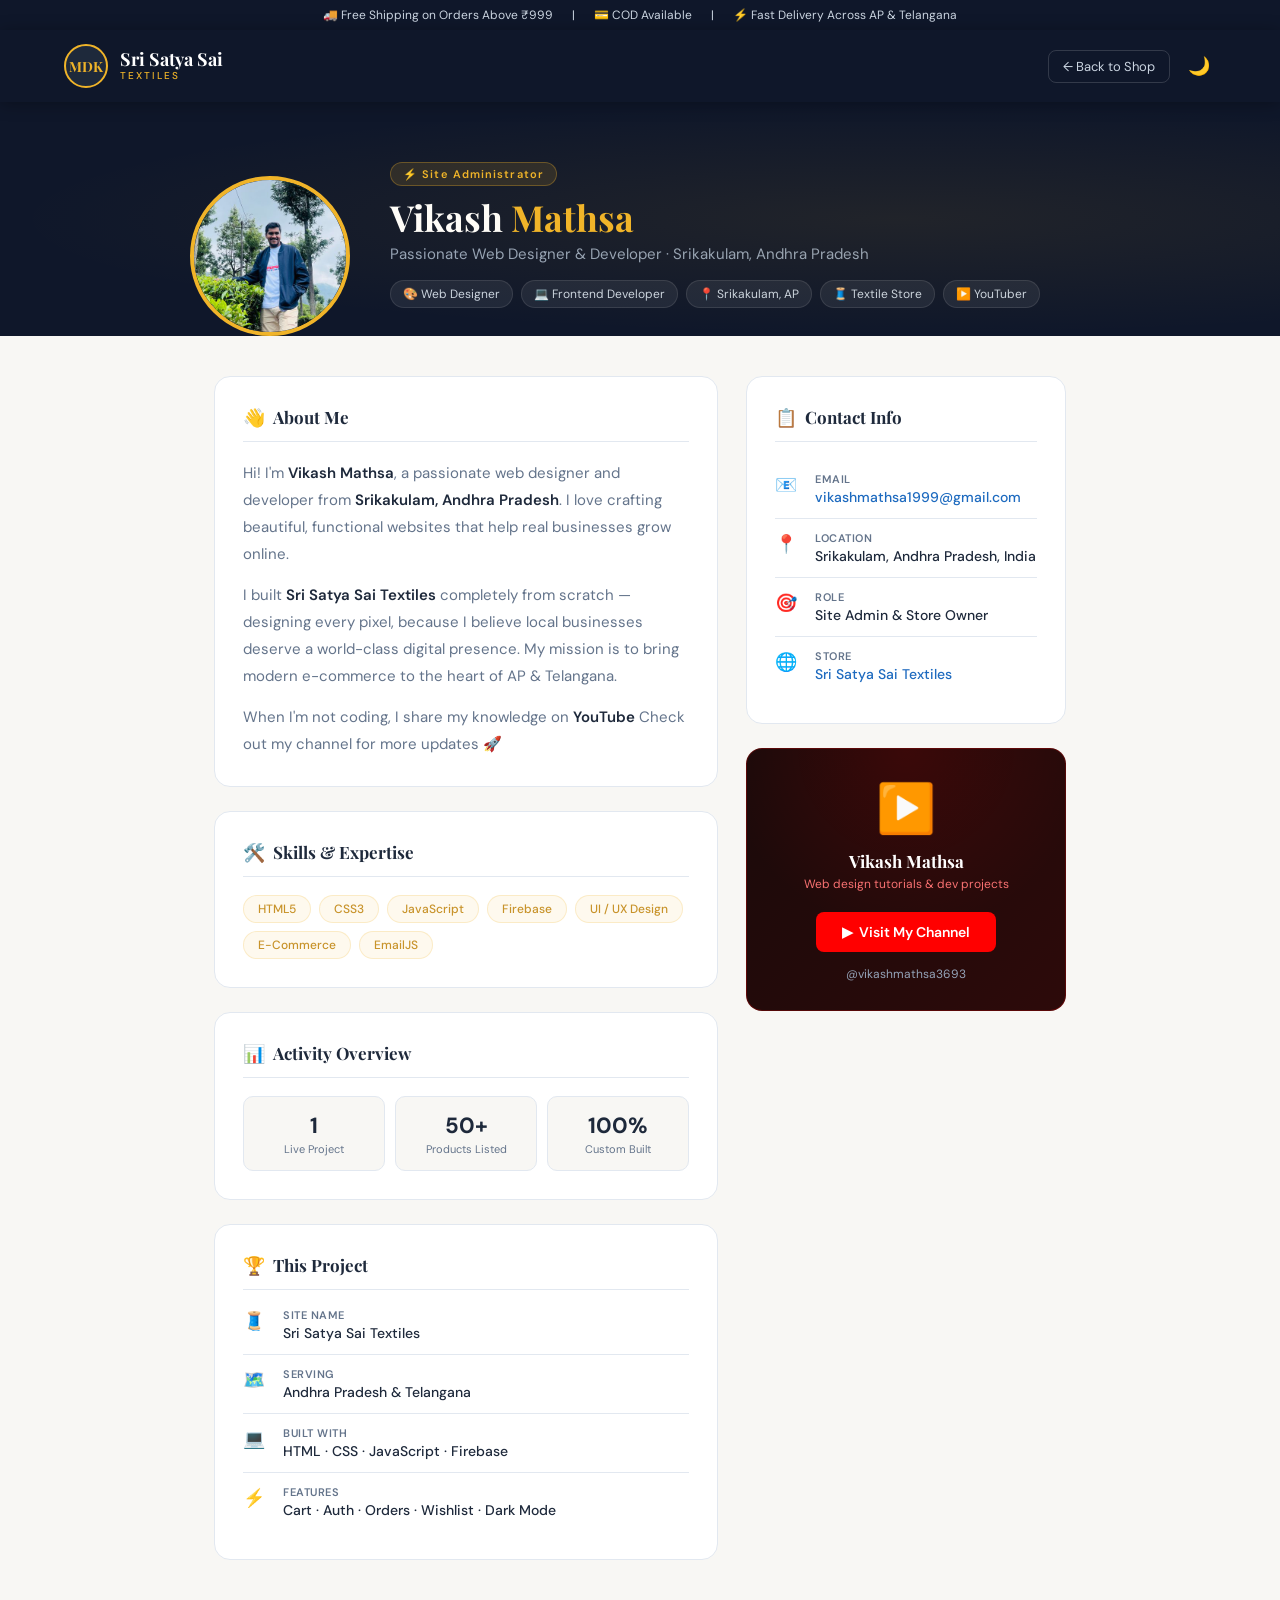
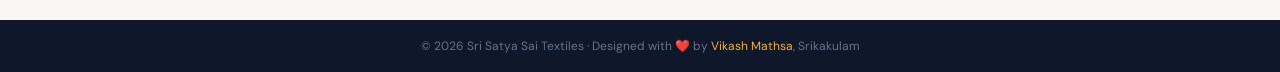
==== about-admin.html @ 2a3f4a56 "Add files via upload" ====
<!DOCTYPE html>
<html lang="en">
<head>
  <meta charset="UTF-8">
  <meta name="viewport" content="width=device-width, initial-scale=1.0">
  <title>About Admin — Sri Satya Sai Textiles</title>
  <link rel="preconnect" href="https://fonts.googleapis.com">
  <link rel="preconnect" href="https://fonts.gstatic.com" crossorigin>
  <link href="https://fonts.googleapis.com/css2?family=Playfair+Display:wght@500;700&family=DM+Sans:wght@300;400;500;600&display=swap" rel="stylesheet">
  <link rel="icon" type="image/svg+xml" href="data:image/svg+xml,%3Csvg xmlns='http://www.w3.org/2000/svg' viewBox='0 0 80 80'%3E%3Ccircle cx='40' cy='40' r='40' fill='%230f172a'/%3E%3Ccircle cx='40' cy='40' r='35' fill='none' stroke='%23f0b429' stroke-width='2'/%3E%3Ccircle cx='40' cy='40' r='31' fill='none' stroke='%23f0b429' stroke-width='0.6' stroke-dasharray='3 2'/%3E%3Ctext x='40' y='51' text-anchor='middle' font-family='Georgia%2Cserif' font-weight='700' font-size='28' fill='%23f0b429'%3EMDK%3C%2Ftext%3E%3C%2Fsvg%3E">
  <style>
    *, *::before, *::after { box-sizing: border-box; margin: 0; padding: 0; }
    :root {
      --gold: #f0b429; --gold-dark: #c8932a; --navy: #0f172a; --navy-mid: #1e293b;
      --text: #1e293b; --text-muted: #64748b; --bg: #f8f7f4; --bg-card: #ffffff;
      --border: #e2e8f0; --radius: 16px;
      --font-display: 'Playfair Display', Georgia, serif;
      --font-body: 'DM Sans', sans-serif;
    }
    body.dark-mode { --text: #f1f5f9; --text-muted: #94a3b8; --bg: #0f172a; --bg-card: #1e293b; --border: #334155; }
    body { font-family: var(--font-body); background: var(--bg); color: var(--text); min-height: 100vh; transition: background 0.3s, color 0.3s; }
    .top-bar { background: var(--navy); color: #cbd5e1; font-size: 12px; text-align: center; padding: 7px 1rem; }
    .top-bar span { margin: 0 8px; }
    header { background: var(--navy); position: sticky; top: 0; z-index: 100; box-shadow: 0 2px 16px rgba(0,0,0,0.3); }
    .main-header { max-width: 1200px; margin: 0 auto; padding: 14px 24px; display: flex; align-items: center; justify-content: space-between; gap: 16px; }
    .logo { display: flex; align-items: center; gap: 12px; text-decoration: none; }
    .logo-placeholder { width: 44px; height: 44px; border-radius: 50%; border: 2px solid var(--gold); background: #1e293b; display: flex; align-items: center; justify-content: center; font-family: var(--font-display); font-size: 14px; font-weight: 700; color: var(--gold); }
    .logo-name { font-family: var(--font-display); font-size: 18px; font-weight: 700; color: #fff; line-height: 1.1; }
    .logo-sub { font-size: 10px; font-weight: 500; color: var(--gold); letter-spacing: 0.2em; }
    .header-right { display: flex; align-items: center; gap: 12px; }
    .back-btn { display: flex; align-items: center; gap: 6px; font-size: 13px; color: #cbd5e1; text-decoration: none; padding: 7px 14px; border: 1px solid rgba(255,255,255,0.15); border-radius: 8px; transition: all 0.2s; }
    .back-btn:hover { background: rgba(255,255,255,0.08); color: #fff; }
    .theme-btn { background: none; border: none; cursor: pointer; font-size: 18px; padding: 6px; border-radius: 8px; transition: background 0.2s; }
    .theme-btn:hover { background: rgba(255,255,255,0.1); }
    .admin-hero { background: var(--navy); position: relative; overflow: hidden; padding: 60px 24px 0; }
    .admin-hero::before { content: ''; position: absolute; inset: 0; background: radial-gradient(ellipse at 70% 50%, rgba(240,180,41,0.08) 0%, transparent 70%); }
    .hero-inner { max-width: 900px; margin: 0 auto; display: flex; align-items: flex-end; gap: 40px; }
    .photo-ring { width: 160px; height: 160px; border-radius: 50%; border: 4px solid var(--gold); overflow: hidden; flex-shrink: 0; position: relative; }
    .photo-ring img { width: 100%; height: 100%; object-fit: cover; object-position: top center; display: block; }
    .hero-text { padding-bottom: 28px; flex: 1; }
    .admin-tag { display: inline-flex; align-items: center; gap: 6px; background: rgba(240,180,41,0.12); color: var(--gold); border: 1px solid rgba(240,180,41,0.3); font-size: 11px; font-weight: 600; letter-spacing: 0.1em; padding: 4px 12px; border-radius: 20px; margin-bottom: 12px; }
    .admin-name { font-family: var(--font-display); font-size: 36px; font-weight: 700; color: #fff; line-height: 1.1; margin-bottom: 6px; }
    .admin-name span { color: var(--gold); }
    .admin-title { font-size: 15px; color: #94a3b8; margin-bottom: 16px; }
    .hero-chips { display: flex; flex-wrap: wrap; gap: 8px; }
    .chip { display: inline-flex; align-items: center; gap: 5px; font-size: 12px; padding: 5px 12px; border-radius: 20px; background: rgba(255,255,255,0.07); color: #cbd5e1; border: 1px solid rgba(255,255,255,0.1); }
    .content-wrap { max-width: 900px; margin: 0 auto; padding: 40px 24px 60px; display: grid; grid-template-columns: 1fr 320px; gap: 28px; }
    .card { background: var(--bg-card); border: 1px solid var(--border); border-radius: var(--radius); padding: 28px; transition: background 0.3s, border 0.3s; }
    .card-title { font-family: var(--font-display); font-size: 17px; font-weight: 700; color: var(--text); margin-bottom: 18px; padding-bottom: 12px; border-bottom: 1px solid var(--border); display: flex; align-items: center; gap: 8px; }
    .card-title span { color: var(--gold); font-size: 18px; }
    .bio-text { font-size: 15px; line-height: 1.8; color: var(--text-muted); margin-bottom: 14px; }
    .bio-text strong { color: var(--text); font-weight: 600; }
    .bio-text:last-child { margin-bottom: 0; }
    .skills-grid { display: flex; flex-wrap: wrap; gap: 8px; }
    .skill-tag { font-size: 12px; font-weight: 500; padding: 5px 14px; border-radius: 20px; background: rgba(240,180,41,0.08); color: #c8932a; border: 1px solid rgba(240,180,41,0.2); }
    body.dark-mode .skill-tag { color: var(--gold); }
    .info-row { display: flex; align-items: flex-start; gap: 12px; padding: 12px 0; border-bottom: 1px solid var(--border); font-size: 14px; }
    .info-row:last-child { border-bottom: none; }
    .info-icon { font-size: 18px; width: 28px; flex-shrink: 0; margin-top: 1px; }
    .info-label { color: var(--text-muted); font-size: 11px; font-weight: 600; letter-spacing: 0.05em; margin-bottom: 2px; }
    .info-value { color: var(--text); font-weight: 500; }
    .info-value a { color: #1d6abf; text-decoration: none; }
    .info-value a:hover { text-decoration: underline; }
    body.dark-mode .info-value a { color: #60a5fa; }
    .yt-card { background: linear-gradient(135deg, #1a0a0a, #2d0a0a); border: 1px solid rgba(255,0,0,0.25); border-radius: var(--radius); padding: 28px; text-align: center; position: relative; overflow: hidden; }
    .yt-card::before { content: ''; position: absolute; inset: 0; background: radial-gradient(circle at 50% 0%, rgba(255,0,0,0.12), transparent 60%); }
    .yt-logo { font-size: 48px; margin-bottom: 10px; position: relative; }
    .yt-channel { font-family: var(--font-display); font-size: 17px; font-weight: 700; color: #fff; margin-bottom: 4px; position: relative; }
    .yt-desc { font-size: 12px; color: #f87171; margin-bottom: 20px; position: relative; }
    .yt-btn { display: inline-flex; align-items: center; gap: 8px; background: #ff0000; color: #fff; font-size: 14px; font-weight: 600; padding: 11px 26px; border-radius: 8px; text-decoration: none; transition: background 0.2s, transform 0.15s; position: relative; }
    .yt-btn:hover { background: #cc0000; transform: translateY(-2px); }
    .yt-handle { font-size: 12px; color: #94a3b8; margin-top: 14px; position: relative; }
    .stats-row { display: grid; grid-template-columns: repeat(3, 1fr); gap: 10px; }
    .stat-card { background: var(--bg); border-radius: 10px; padding: 14px; text-align: center; border: 1px solid var(--border); }
    .stat-num { font-size: 22px; font-weight: 700; color: var(--text); }
    .stat-lbl { font-size: 11px; color: var(--text-muted); margin-top: 2px; }
    .footer-strip { background: var(--navy); text-align: center; padding: 18px; font-size: 12px; color: #64748b; }
    .footer-strip a { color: var(--gold); text-decoration: none; }
    @media (max-width: 700px) {
      .content-wrap { grid-template-columns: 1fr; }
      .hero-inner { flex-direction: column; align-items: center; text-align: center; padding-bottom: 28px; }
      .hero-chips { justify-content: center; }
      .admin-name { font-size: 26px; }
      .photo-ring { width: 130px; height: 130px; }
    }
  </style>
</head>
<body>

<div class="top-bar">
  <span>🚚 Free Shipping on Orders Above ₹999</span>
  <span>|</span>
  <span>💳 COD Available</span>
  <span>|</span>
  <span>⚡ Fast Delivery Across AP &amp; Telangana</span>
</div>

<header>
  <div class="main-header">
    <a class="logo" href="index.html">
      <div class="logo-placeholder">MDK</div>
      <div>
        <div class="logo-name">Sri Satya Sai</div>
        <div class="logo-sub">TEXTILES</div>
      </div>
    </a>
    <div class="header-right">
      <a class="back-btn" href="index.html">← Back to Shop</a>
      <button class="theme-btn" id="themeToggle" onclick="toggleTheme()" title="Toggle theme">🌙</button>
    </div>
  </div>
</header>

<section class="admin-hero">
  <div class="hero-inner">
    <div class="photo-ring">
      <img src="[data-uri]" alt="Vikash Mathsa — Admin">
    </div>
    <div class="hero-text">
      <div class="admin-tag">⚡ Site Administrator</div>
      <h1 class="admin-name">Vikash <span>Mathsa</span></h1>
      <p class="admin-title">Passionate Web Designer &amp; Developer · Srikakulam, Andhra Pradesh</p>
      <div class="hero-chips">
        <span class="chip">🎨 Web Designer</span>
        <span class="chip">💻 Frontend Developer</span>
        <span class="chip">📍 Srikakulam, AP</span>
        <span class="chip">🧵 Textile Store</span>
        <span class="chip">▶️ YouTuber</span>
      </div>
    </div>
  </div>
</section>

<div class="content-wrap">

  <div style="display:flex; flex-direction:column; gap:24px;">

    <div class="card">
      <div class="card-title"><span>👋</span> About Me</div>
      <p class="bio-text">Hi! I'm <strong>Vikash Mathsa</strong>, a passionate web designer and developer from <strong>Srikakulam, Andhra Pradesh</strong>. I love crafting beautiful, functional websites that help real businesses grow online.</p>
      <p class="bio-text">I built <strong>Sri Satya Sai Textiles</strong> completely from scratch — designing every pixel, because I believe local businesses deserve a world-class digital presence. My mission is to bring modern e-commerce to the heart of AP &amp; Telangana.</p>
      <p class="bio-text">When I'm not coding, I share my knowledge on <strong>YouTube</strong> Check out my channel for more updates 🚀</p>
    </div>

    <div class="card">
      <div class="card-title"><span>🛠️</span> Skills &amp; Expertise</div>
      <div class="skills-grid">
        <span class="skill-tag">HTML5</span>
        <span class="skill-tag">CSS3</span>
        <span class="skill-tag">JavaScript</span>
        <span class="skill-tag">Firebase</span>
        <span class="skill-tag">UI / UX Design</span>
        <span class="skill-tag">E-Commerce</span>
        <span class="skill-tag">EmailJS</span>
      </div>
    </div>

    <div class="card">
      <div class="card-title"><span>📊</span> Activity Overview</div>
      <div class="stats-row">
        <div class="stat-card">
          <div class="stat-num">1</div>
          <div class="stat-lbl">Live Project</div>
        </div>
        <div class="stat-card">
          <div class="stat-num">50+</div>
          <div class="stat-lbl">Products Listed</div>
        </div>
        <div class="stat-card">
          <div class="stat-num">100%</div>
          <div class="stat-lbl">Custom Built</div>
        </div>
      </div>
    </div>

    <div class="card">
      <div class="card-title"><span>🏆</span> This Project</div>
      <div class="info-row" style="padding-top:0;">
        <div class="info-icon">🧵</div>
        <div><div class="info-label">SITE NAME</div><div class="info-value">Sri Satya Sai Textiles</div></div>
      </div>
      <div class="info-row">
        <div class="info-icon">🗺️</div>
        <div><div class="info-label">SERVING</div><div class="info-value">Andhra Pradesh &amp; Telangana</div></div>
      </div>
      <div class="info-row">
        <div class="info-icon">💻</div>
        <div><div class="info-label">BUILT WITH</div><div class="info-value">HTML · CSS · JavaScript · Firebase</div></div>
      </div>
      <div class="info-row">
        <div class="info-icon">⚡</div>
        <div><div class="info-label">FEATURES</div><div class="info-value">Cart · Auth · Orders · Wishlist · Dark Mode</div></div>
      </div>
    </div>

  </div>

  <div style="display:flex; flex-direction:column; gap:24px;">

    <div class="card">
      <div class="card-title"><span>📋</span> Contact Info</div>
      <div class="info-row">
        <div class="info-icon">📧</div>
        <div><div class="info-label">EMAIL</div><div class="info-value"><a href="mailto:vikashmathsa1999@gmail.com">vikashmathsa1999@gmail.com</a></div></div>
      </div>
      <div class="info-row">
        <div class="info-icon">📍</div>
        <div><div class="info-label">LOCATION</div><div class="info-value">Srikakulam, Andhra Pradesh, India</div></div>
      </div>
      <div class="info-row">
        <div class="info-icon">🎯</div>
        <div><div class="info-label">ROLE</div><div class="info-value">Site Admin &amp; Store Owner</div></div>
      </div>
      <div class="info-row">
        <div class="info-icon">🌐</div>
        <div><div class="info-label">STORE</div><div class="info-value"><a href="index.html">Sri Satya Sai Textiles</a></div></div>
      </div>
    </div>

    <div class="yt-card">
      <div class="yt-logo">▶️</div>
      <div class="yt-channel">Vikash Mathsa</div>
      <div class="yt-desc">Web design tutorials &amp; dev projects</div>
      <a href="https://www.youtube.com/@vikashmathsa3693" class="yt-btn" target="_blank" rel="noopener noreferrer">
        ▶ &nbsp;Visit My Channel
      </a>
      <div class="yt-handle">@vikashmathsa3693</div>
    </div>

  </div>
</div>

<div class="footer-strip">
  © 2026 Sri Satya Sai Textiles · Designed with ❤️ by <a href="https://www.youtube.com/@vikashmathsa3693" target="_blank">Vikash Mathsa</a>, Srikakulam
</div>

<script>
  function applyTheme(dark) {
    document.body.classList.toggle('dark-mode', dark);
    document.getElementById('themeToggle').textContent = dark ? '☀️' : '🌙';
  }
  function toggleTheme() {
    const dark = !document.body.classList.contains('dark-mode');
    localStorage.setItem('sstTheme', dark ? 'dark' : 'light');
    applyTheme(dark);
  }
  (function() {
    const saved = localStorage.getItem('sstTheme');
    const prefersDark = window.matchMedia('(prefers-color-scheme: dark)').matches;
    applyTheme(saved === 'dark' || (!saved && prefersDark));
  })();
</script>
</body>
</html>
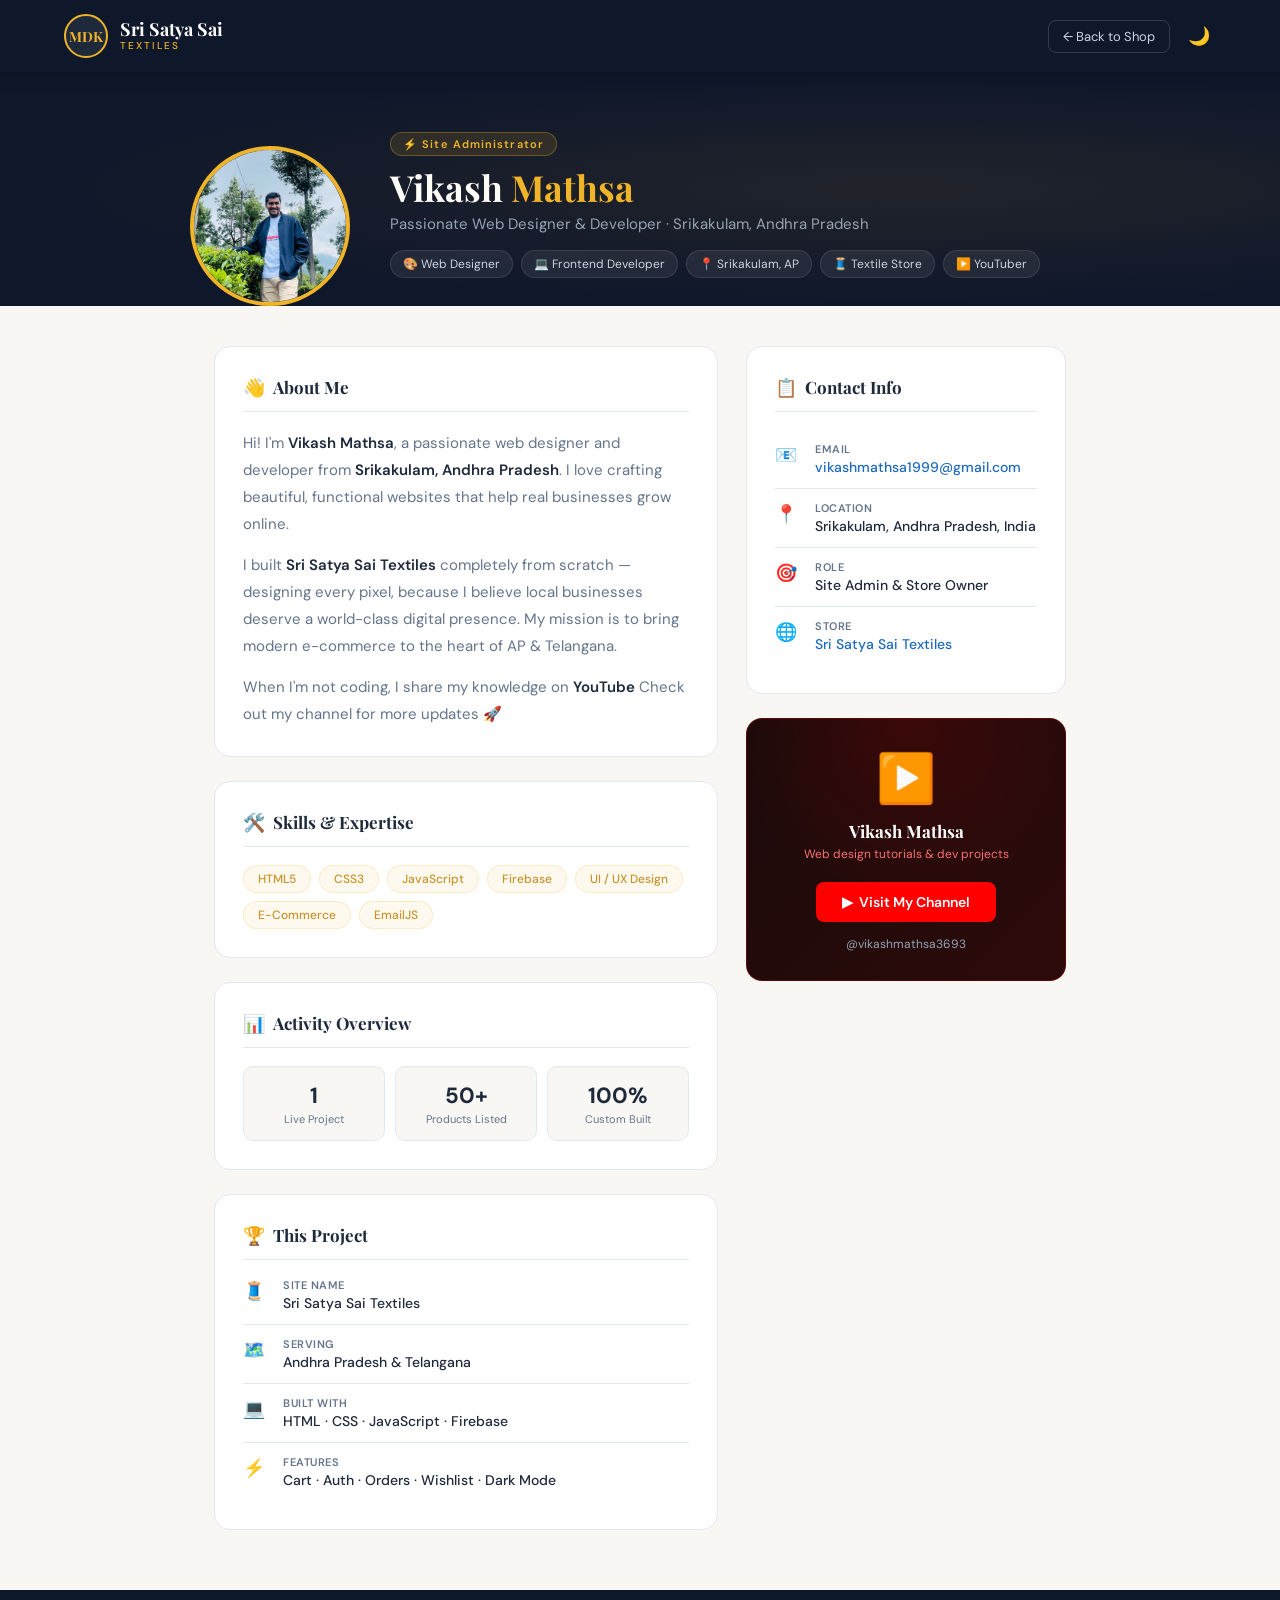
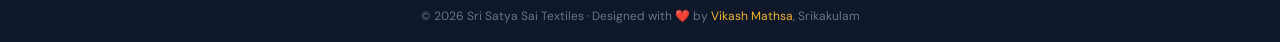
==== commit f2ba0125: "Update about-admin.html" ====
--- a/about-admin.html
+++ b/about-admin.html
@@ -86,15 +86,6 @@
   </style>
 </head>
 <body>
-
-<div class="top-bar">
-  <span>🚚 Free Shipping on Orders Above ₹999</span>
-  <span>|</span>
-  <span>💳 COD Available</span>
-  <span>|</span>
-  <span>⚡ Fast Delivery Across AP &amp; Telangana</span>
-</div>
-
 <header>
   <div class="main-header">
     <a class="logo" href="index.html">
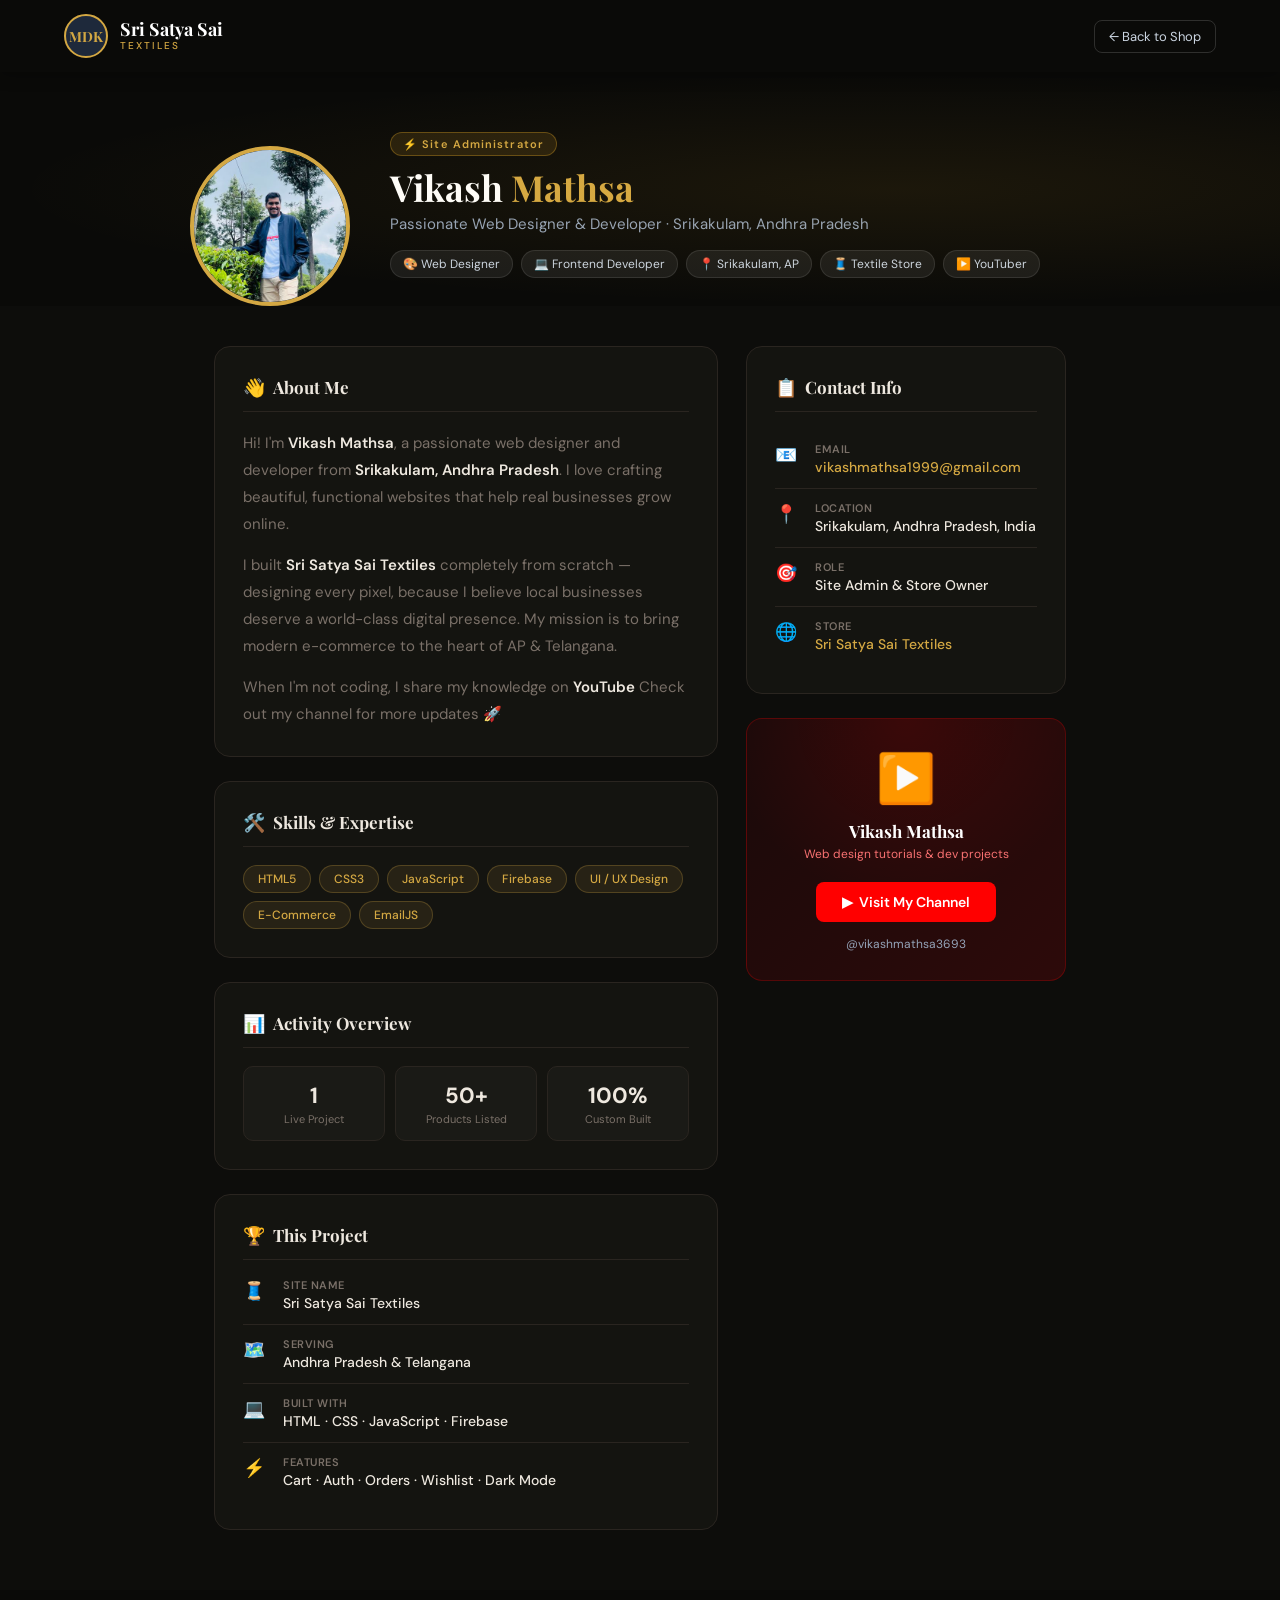
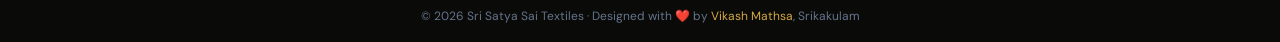
==== commit 57bcf60a: "Add files via upload" ====
--- a/about-admin.html
+++ b/about-admin.html
@@ -11,13 +11,12 @@
   <style>
     *, *::before, *::after { box-sizing: border-box; margin: 0; padding: 0; }
     :root {
-      --gold: #f0b429; --gold-dark: #c8932a; --navy: #0f172a; --navy-mid: #1e293b;
-      --text: #1e293b; --text-muted: #64748b; --bg: #f8f7f4; --bg-card: #ffffff;
-      --border: #e2e8f0; --radius: 16px;
+      --gold: #d4a843; --gold-dark: #a07820; --navy: #0a0a08; --navy-mid: #141410;
+      --text: #eee8df; --text-muted: #7a7068; --bg: #0d0d0b; --bg-card: #141410;
+      --border: #2a2520; --radius: 16px;
       --font-display: 'Playfair Display', Georgia, serif;
       --font-body: 'DM Sans', sans-serif;
     }
-    body.dark-mode { --text: #f1f5f9; --text-muted: #94a3b8; --bg: #0f172a; --bg-card: #1e293b; --border: #334155; }
     body { font-family: var(--font-body); background: var(--bg); color: var(--text); min-height: 100vh; transition: background 0.3s, color 0.3s; }
     .top-bar { background: var(--navy); color: #cbd5e1; font-size: 12px; text-align: center; padding: 7px 1rem; }
     .top-bar span { margin: 0 8px; }
@@ -53,15 +52,15 @@
     .bio-text:last-child { margin-bottom: 0; }
     .skills-grid { display: flex; flex-wrap: wrap; gap: 8px; }
     .skill-tag { font-size: 12px; font-weight: 500; padding: 5px 14px; border-radius: 20px; background: rgba(240,180,41,0.08); color: #c8932a; border: 1px solid rgba(240,180,41,0.2); }
-    body.dark-mode .skill-tag { color: var(--gold); }
+    .skill-tag { color: var(--gold); background: rgba(212,168,67,0.1); border-color: rgba(212,168,67,0.25); }
     .info-row { display: flex; align-items: flex-start; gap: 12px; padding: 12px 0; border-bottom: 1px solid var(--border); font-size: 14px; }
     .info-row:last-child { border-bottom: none; }
     .info-icon { font-size: 18px; width: 28px; flex-shrink: 0; margin-top: 1px; }
     .info-label { color: var(--text-muted); font-size: 11px; font-weight: 600; letter-spacing: 0.05em; margin-bottom: 2px; }
     .info-value { color: var(--text); font-weight: 500; }
-    .info-value a { color: #1d6abf; text-decoration: none; }
-    .info-value a:hover { text-decoration: underline; }
-    body.dark-mode .info-value a { color: #60a5fa; }
+    .info-value a { color: var(--gold); text-decoration: none; }
+    .info-value a:hover { text-decoration: underline; color: var(--gold-dark); }
+
     .yt-card { background: linear-gradient(135deg, #1a0a0a, #2d0a0a); border: 1px solid rgba(255,0,0,0.25); border-radius: var(--radius); padding: 28px; text-align: center; position: relative; overflow: hidden; }
     .yt-card::before { content: ''; position: absolute; inset: 0; background: radial-gradient(circle at 50% 0%, rgba(255,0,0,0.12), transparent 60%); }
     .yt-logo { font-size: 48px; margin-bottom: 10px; position: relative; }
@@ -71,7 +70,7 @@
     .yt-btn:hover { background: #cc0000; transform: translateY(-2px); }
     .yt-handle { font-size: 12px; color: #94a3b8; margin-top: 14px; position: relative; }
     .stats-row { display: grid; grid-template-columns: repeat(3, 1fr); gap: 10px; }
-    .stat-card { background: var(--bg); border-radius: 10px; padding: 14px; text-align: center; border: 1px solid var(--border); }
+    .stat-card { background: #1a1a16; border-radius: 10px; padding: 14px; text-align: center; border: 1px solid var(--border); }
     .stat-num { font-size: 22px; font-weight: 700; color: var(--text); }
     .stat-lbl { font-size: 11px; color: var(--text-muted); margin-top: 2px; }
     .footer-strip { background: var(--navy); text-align: center; padding: 18px; font-size: 12px; color: #64748b; }
@@ -97,7 +96,7 @@
     </a>
     <div class="header-right">
       <a class="back-btn" href="index.html">← Back to Shop</a>
-      <button class="theme-btn" id="themeToggle" onclick="toggleTheme()" title="Toggle theme">🌙</button>
+
     </div>
   </div>
 </header>
@@ -225,21 +224,6 @@
   © 2026 Sri Satya Sai Textiles · Designed with ❤️ by <a href="https://www.youtube.com/@vikashmathsa3693" target="_blank">Vikash Mathsa</a>, Srikakulam
 </div>
 
-<script>
-  function applyTheme(dark) {
-    document.body.classList.toggle('dark-mode', dark);
-    document.getElementById('themeToggle').textContent = dark ? '☀️' : '🌙';
-  }
-  function toggleTheme() {
-    const dark = !document.body.classList.contains('dark-mode');
-    localStorage.setItem('sstTheme', dark ? 'dark' : 'light');
-    applyTheme(dark);
-  }
-  (function() {
-    const saved = localStorage.getItem('sstTheme');
-    const prefersDark = window.matchMedia('(prefers-color-scheme: dark)').matches;
-    applyTheme(saved === 'dark' || (!saved && prefersDark));
-  })();
-</script>
+<script>/* dark mode always on */</script>
 </body>
 </html>
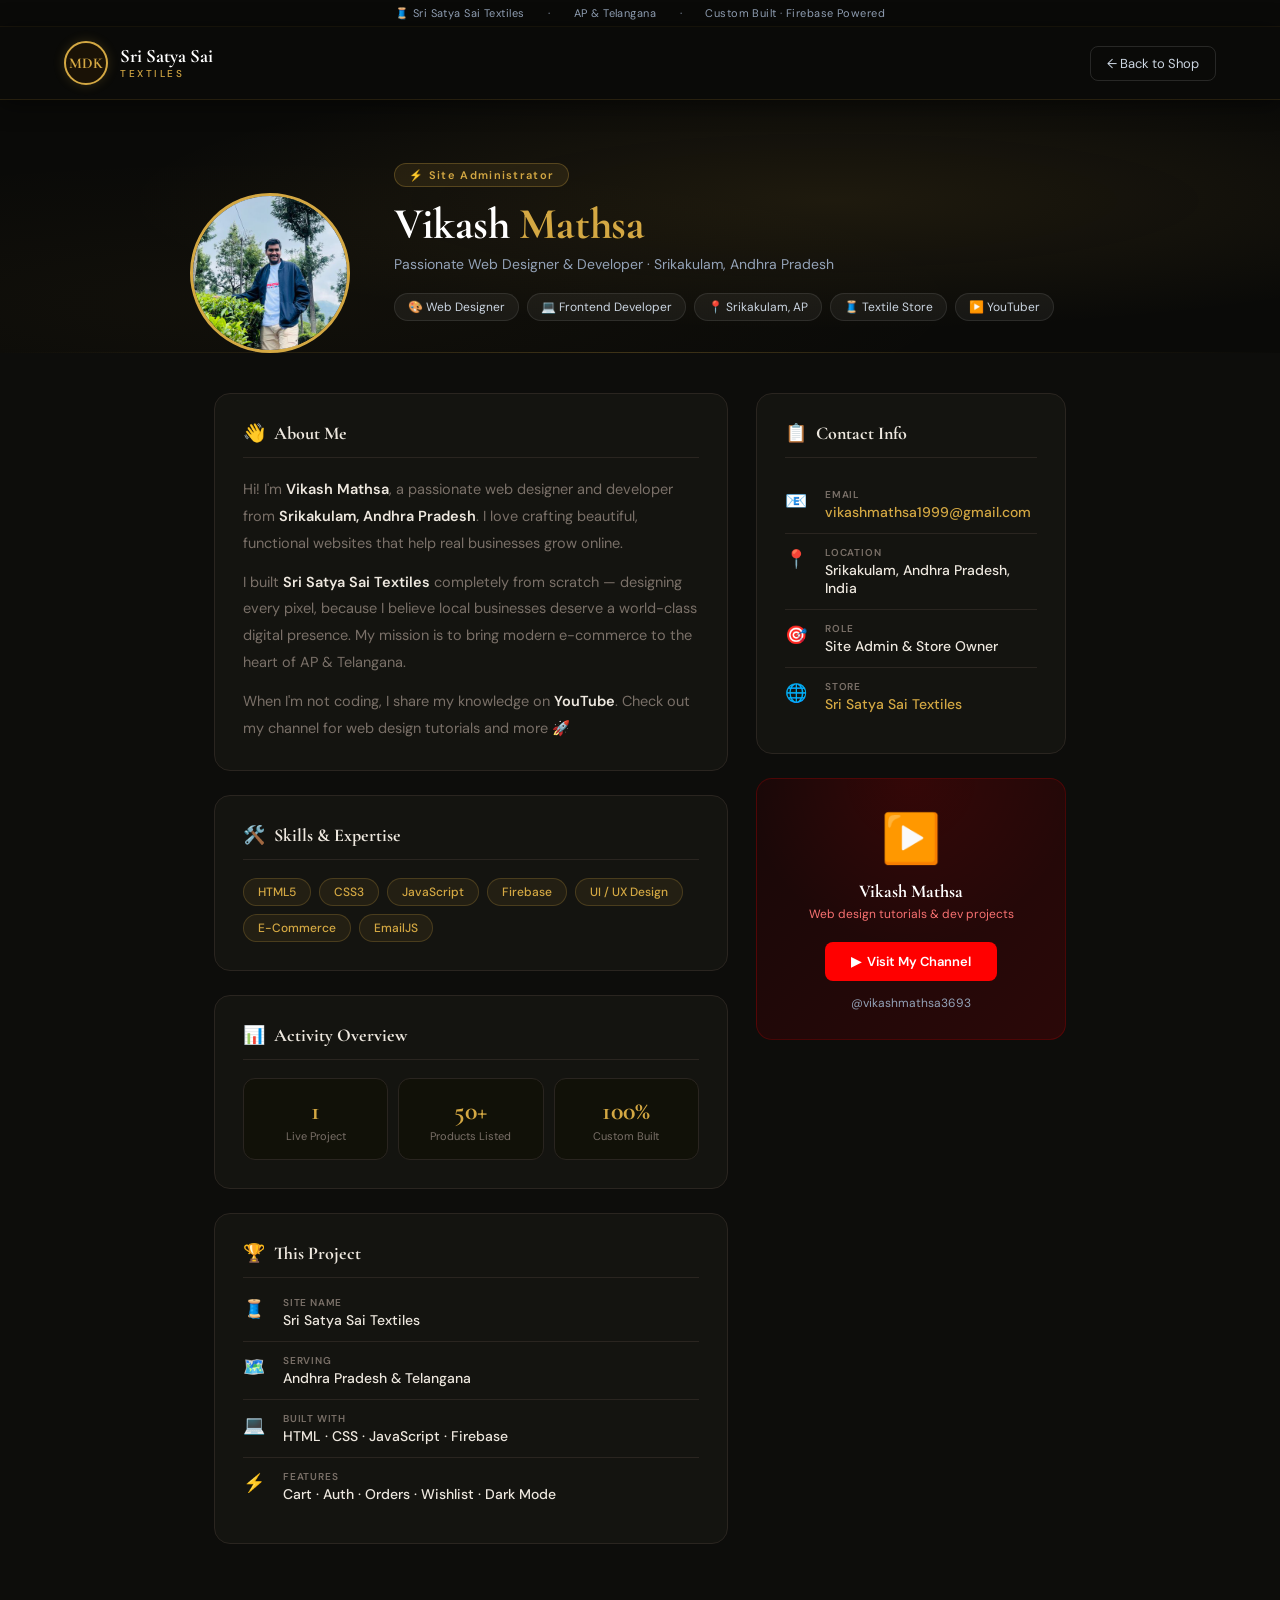
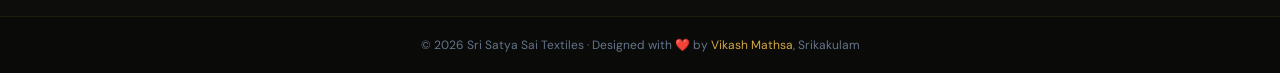
==== commit e01f11c4: "Add files via upload" ====
--- a/about-admin.html
+++ b/about-admin.html
@@ -6,89 +6,442 @@
   <title>About Admin — Sri Satya Sai Textiles</title>
   <link rel="preconnect" href="https://fonts.googleapis.com">
   <link rel="preconnect" href="https://fonts.gstatic.com" crossorigin>
-  <link href="https://fonts.googleapis.com/css2?family=Playfair+Display:wght@500;700&family=DM+Sans:wght@300;400;500;600&display=swap" rel="stylesheet">
+  <link href="https://fonts.googleapis.com/css2?family=Cormorant+Garamond:wght@500;600;700&family=DM+Sans:wght@300;400;500;600&display=swap" rel="stylesheet">
   <link rel="icon" type="image/svg+xml" href="data:image/svg+xml,%3Csvg xmlns='http://www.w3.org/2000/svg' viewBox='0 0 80 80'%3E%3Ccircle cx='40' cy='40' r='40' fill='%230f172a'/%3E%3Ccircle cx='40' cy='40' r='35' fill='none' stroke='%23f0b429' stroke-width='2'/%3E%3Ccircle cx='40' cy='40' r='31' fill='none' stroke='%23f0b429' stroke-width='0.6' stroke-dasharray='3 2'/%3E%3Ctext x='40' y='51' text-anchor='middle' font-family='Georgia%2Cserif' font-weight='700' font-size='28' fill='%23f0b429'%3EMDK%3C%2Ftext%3E%3C%2Fsvg%3E">
   <style>
     *, *::before, *::after { box-sizing: border-box; margin: 0; padding: 0; }
     :root {
-      --gold: #d4a843; --gold-dark: #a07820; --navy: #0a0a08; --navy-mid: #141410;
-      --text: #eee8df; --text-muted: #7a7068; --bg: #0d0d0b; --bg-card: #141410;
-      --border: #2a2520; --radius: 16px;
-      --font-display: 'Playfair Display', Georgia, serif;
+      --gold: #d4a843;
+      --gold-light: #f0c96a;
+      --gold-dark: #a07820;
+      --navy: #0a0a08;
+      --navy-mid: #141410;
+      --text: #eee8df;
+      --text-muted: #7a7068;
+      --bg: #0d0d0b;
+      --bg-card: #141410;
+      --border: #2a2520;
+      --radius: 16px;
+      --font-display: 'Cormorant Garamond', Georgia, serif;
       --font-body: 'DM Sans', sans-serif;
     }
-    body { font-family: var(--font-body); background: var(--bg); color: var(--text); min-height: 100vh; transition: background 0.3s, color 0.3s; }
-    .top-bar { background: var(--navy); color: #cbd5e1; font-size: 12px; text-align: center; padding: 7px 1rem; }
-    .top-bar span { margin: 0 8px; }
-    header { background: var(--navy); position: sticky; top: 0; z-index: 100; box-shadow: 0 2px 16px rgba(0,0,0,0.3); }
-    .main-header { max-width: 1200px; margin: 0 auto; padding: 14px 24px; display: flex; align-items: center; justify-content: space-between; gap: 16px; }
+
+    body {
+      font-family: var(--font-body);
+      background: var(--bg);
+      color: var(--text);
+      min-height: 100vh;
+    }
+
+    /* ── TOP BAR ── */
+    .top-bar {
+      background: var(--navy);
+      color: #94a3b8;
+      font-size: 11px;
+      text-align: center;
+      padding: 6px 1rem;
+      letter-spacing: 0.04em;
+      border-bottom: 1px solid rgba(212,168,67,0.08);
+    }
+    .top-bar span { margin: 0 10px; }
+
+    /* ── HEADER ── */
+    header {
+      background: var(--navy);
+      position: sticky;
+      top: 0;
+      z-index: 100;
+      box-shadow: 0 1px 0 rgba(212,168,67,0.15), 0 4px 24px rgba(0,0,0,0.5);
+    }
+    .main-header {
+      max-width: 1200px;
+      margin: 0 auto;
+      padding: 14px 24px;
+      display: flex;
+      align-items: center;
+      justify-content: space-between;
+      gap: 16px;
+    }
     .logo { display: flex; align-items: center; gap: 12px; text-decoration: none; }
-    .logo-placeholder { width: 44px; height: 44px; border-radius: 50%; border: 2px solid var(--gold); background: #1e293b; display: flex; align-items: center; justify-content: center; font-family: var(--font-display); font-size: 14px; font-weight: 700; color: var(--gold); }
-    .logo-name { font-family: var(--font-display); font-size: 18px; font-weight: 700; color: #fff; line-height: 1.1; }
-    .logo-sub { font-size: 10px; font-weight: 500; color: var(--gold); letter-spacing: 0.2em; }
-    .header-right { display: flex; align-items: center; gap: 12px; }
-    .back-btn { display: flex; align-items: center; gap: 6px; font-size: 13px; color: #cbd5e1; text-decoration: none; padding: 7px 14px; border: 1px solid rgba(255,255,255,0.15); border-radius: 8px; transition: all 0.2s; }
-    .back-btn:hover { background: rgba(255,255,255,0.08); color: #fff; }
-    .theme-btn { background: none; border: none; cursor: pointer; font-size: 18px; padding: 6px; border-radius: 8px; transition: background 0.2s; }
-    .theme-btn:hover { background: rgba(255,255,255,0.1); }
-    .admin-hero { background: var(--navy); position: relative; overflow: hidden; padding: 60px 24px 0; }
-    .admin-hero::before { content: ''; position: absolute; inset: 0; background: radial-gradient(ellipse at 70% 50%, rgba(240,180,41,0.08) 0%, transparent 70%); }
-    .hero-inner { max-width: 900px; margin: 0 auto; display: flex; align-items: flex-end; gap: 40px; }
-    .photo-ring { width: 160px; height: 160px; border-radius: 50%; border: 4px solid var(--gold); overflow: hidden; flex-shrink: 0; position: relative; }
-    .photo-ring img { width: 100%; height: 100%; object-fit: cover; object-position: top center; display: block; }
-    .hero-text { padding-bottom: 28px; flex: 1; }
-    .admin-tag { display: inline-flex; align-items: center; gap: 6px; background: rgba(240,180,41,0.12); color: var(--gold); border: 1px solid rgba(240,180,41,0.3); font-size: 11px; font-weight: 600; letter-spacing: 0.1em; padding: 4px 12px; border-radius: 20px; margin-bottom: 12px; }
-    .admin-name { font-family: var(--font-display); font-size: 36px; font-weight: 700; color: #fff; line-height: 1.1; margin-bottom: 6px; }
+    .logo-emblem {
+      width: 44px; height: 44px;
+      border-radius: 50%;
+      border: 2px solid var(--gold);
+      background: #1a1206;
+      display: flex; align-items: center; justify-content: center;
+      font-family: var(--font-display);
+      font-size: 15px; font-weight: 700;
+      color: var(--gold);
+      box-shadow: 0 0 12px rgba(212,168,67,0.2);
+    }
+    .logo-name { font-family: var(--font-display); font-size: 19px; font-weight: 700; color: #fff; line-height: 1.1; }
+    .logo-sub { font-size: 10px; font-weight: 500; color: var(--gold); letter-spacing: 0.25em; }
+    .header-right { display: flex; align-items: center; gap: 10px; }
+    .back-btn {
+      display: flex; align-items: center; gap: 6px;
+      font-size: 13px; color: #cbd5e1;
+      text-decoration: none;
+      padding: 8px 16px;
+      border: 1px solid rgba(255,255,255,0.12);
+      border-radius: 8px;
+      transition: all 0.2s;
+    }
+    .back-btn:hover { background: rgba(255,255,255,0.07); color: #fff; border-color: rgba(212,168,67,0.35); }
+
+    /* ── HERO ── */
+    .admin-hero {
+      background: var(--navy);
+      position: relative;
+      overflow: hidden;
+      padding: 64px 24px 0;
+    }
+    .admin-hero::before {
+      content: '';
+      position: absolute; inset: 0;
+      background:
+        radial-gradient(ellipse at 65% 40%, rgba(212,168,67,0.10) 0%, transparent 60%),
+        radial-gradient(ellipse at 20% 80%, rgba(212,168,67,0.04) 0%, transparent 50%);
+    }
+    .admin-hero::after {
+      content: '';
+      position: absolute;
+      bottom: 0; left: 0; right: 0;
+      height: 1px;
+      background: linear-gradient(90deg, transparent, rgba(212,168,67,0.25), transparent);
+    }
+    .hero-inner {
+      max-width: 900px;
+      margin: 0 auto;
+      display: flex;
+      align-items: flex-end;
+      gap: 44px;
+      position: relative;
+    }
+
+    /* ── PHOTO RING + ZOOM TRIGGER ── */
+    .photo-wrap {
+      flex-shrink: 0;
+      position: relative;
+      cursor: zoom-in;
+    }
+    .photo-ring {
+      width: 160px; height: 160px;
+      border-radius: 50%;
+      border: 3px solid var(--gold);
+      overflow: hidden;
+      position: relative;
+      transition: box-shadow 0.3s, border-color 0.3s, transform 0.3s;
+      box-shadow: 0 0 0 0 rgba(212,168,67,0);
+    }
+    .photo-wrap:hover .photo-ring {
+      box-shadow: 0 0 0 4px rgba(212,168,67,0.2), 0 8px 32px rgba(0,0,0,0.5);
+      border-color: var(--gold-light);
+      transform: scale(1.03);
+    }
+    .photo-ring img {
+      width: 100%; height: 100%;
+      object-fit: cover;
+      object-position: top center;
+      display: block;
+      transition: transform 0.35s ease;
+    }
+    .photo-wrap:hover .photo-ring img { transform: scale(1.07); }
+    .zoom-hint {
+      position: absolute;
+      bottom: 6px; right: 6px;
+      width: 28px; height: 28px;
+      background: rgba(10,10,8,0.82);
+      border: 1px solid rgba(212,168,67,0.4);
+      border-radius: 50%;
+      display: flex; align-items: center; justify-content: center;
+      font-size: 13px;
+      opacity: 0;
+      transform: scale(0.7);
+      transition: opacity 0.25s, transform 0.25s;
+      pointer-events: none;
+      backdrop-filter: blur(4px);
+    }
+    .photo-wrap:hover .zoom-hint { opacity: 1; transform: scale(1); }
+
+    /* ── HERO TEXT ── */
+    .hero-text { padding-bottom: 32px; flex: 1; }
+    .admin-tag {
+      display: inline-flex; align-items: center; gap: 6px;
+      background: rgba(212,168,67,0.1);
+      color: var(--gold);
+      border: 1px solid rgba(212,168,67,0.28);
+      font-size: 11px; font-weight: 600;
+      letter-spacing: 0.12em;
+      padding: 4px 14px;
+      border-radius: 20px;
+      margin-bottom: 14px;
+    }
+    .admin-name {
+      font-family: var(--font-display);
+      font-size: 44px; font-weight: 700;
+      color: #fff; line-height: 1.05;
+      margin-bottom: 8px;
+      letter-spacing: -0.01em;
+    }
     .admin-name span { color: var(--gold); }
-    .admin-title { font-size: 15px; color: #94a3b8; margin-bottom: 16px; }
+    .admin-title { font-size: 14px; color: #94a3b8; margin-bottom: 20px; }
     .hero-chips { display: flex; flex-wrap: wrap; gap: 8px; }
-    .chip { display: inline-flex; align-items: center; gap: 5px; font-size: 12px; padding: 5px 12px; border-radius: 20px; background: rgba(255,255,255,0.07); color: #cbd5e1; border: 1px solid rgba(255,255,255,0.1); }
-    .content-wrap { max-width: 900px; margin: 0 auto; padding: 40px 24px 60px; display: grid; grid-template-columns: 1fr 320px; gap: 28px; }
-    .card { background: var(--bg-card); border: 1px solid var(--border); border-radius: var(--radius); padding: 28px; transition: background 0.3s, border 0.3s; }
-    .card-title { font-family: var(--font-display); font-size: 17px; font-weight: 700; color: var(--text); margin-bottom: 18px; padding-bottom: 12px; border-bottom: 1px solid var(--border); display: flex; align-items: center; gap: 8px; }
-    .card-title span { color: var(--gold); font-size: 18px; }
-    .bio-text { font-size: 15px; line-height: 1.8; color: var(--text-muted); margin-bottom: 14px; }
+    .chip {
+      display: inline-flex; align-items: center; gap: 5px;
+      font-size: 12px; padding: 5px 13px;
+      border-radius: 20px;
+      background: rgba(255,255,255,0.05);
+      color: #cbd5e1;
+      border: 1px solid rgba(255,255,255,0.09);
+      transition: background 0.2s, border-color 0.2s;
+    }
+    .chip:hover { background: rgba(212,168,67,0.08); border-color: rgba(212,168,67,0.2); }
+
+    /* ── CONTENT GRID ── */
+    .content-wrap {
+      max-width: 900px;
+      margin: 0 auto;
+      padding: 40px 24px 72px;
+      display: grid;
+      grid-template-columns: 1fr 310px;
+      gap: 28px;
+    }
+
+    /* ── CARDS ── */
+    .card {
+      background: var(--bg-card);
+      border: 1px solid var(--border);
+      border-radius: var(--radius);
+      padding: 28px;
+      transition: border-color 0.25s, box-shadow 0.25s;
+    }
+    .card:hover { border-color: rgba(212,168,67,0.18); box-shadow: 0 4px 20px rgba(0,0,0,0.25); }
+    .card-title {
+      font-family: var(--font-display);
+      font-size: 18px; font-weight: 700;
+      color: var(--text);
+      margin-bottom: 18px;
+      padding-bottom: 13px;
+      border-bottom: 1px solid var(--border);
+      display: flex; align-items: center; gap: 9px;
+    }
+    .card-title span { font-size: 18px; }
+
+    /* Bio */
+    .bio-text { font-size: 14.5px; line-height: 1.85; color: var(--text-muted); margin-bottom: 12px; }
     .bio-text strong { color: var(--text); font-weight: 600; }
     .bio-text:last-child { margin-bottom: 0; }
+
+    /* Skills */
     .skills-grid { display: flex; flex-wrap: wrap; gap: 8px; }
-    .skill-tag { font-size: 12px; font-weight: 500; padding: 5px 14px; border-radius: 20px; background: rgba(240,180,41,0.08); color: #c8932a; border: 1px solid rgba(240,180,41,0.2); }
-    .skill-tag { color: var(--gold); background: rgba(212,168,67,0.1); border-color: rgba(212,168,67,0.25); }
-    .info-row { display: flex; align-items: flex-start; gap: 12px; padding: 12px 0; border-bottom: 1px solid var(--border); font-size: 14px; }
+    .skill-tag {
+      font-size: 12px; font-weight: 500;
+      padding: 5px 14px; border-radius: 20px;
+      color: var(--gold);
+      background: rgba(212,168,67,0.08);
+      border: 1px solid rgba(212,168,67,0.22);
+      transition: background 0.2s;
+    }
+    .skill-tag:hover { background: rgba(212,168,67,0.15); }
+
+    /* Stats */
+    .stats-row { display: grid; grid-template-columns: repeat(3, 1fr); gap: 10px; }
+    .stat-card {
+      background: #111108;
+      border-radius: 12px;
+      padding: 16px 10px;
+      text-align: center;
+      border: 1px solid var(--border);
+      transition: border-color 0.2s;
+    }
+    .stat-card:hover { border-color: rgba(212,168,67,0.3); }
+    .stat-num {
+      font-family: var(--font-display);
+      font-size: 26px; font-weight: 700;
+      color: var(--gold);
+    }
+    .stat-lbl { font-size: 11px; color: var(--text-muted); margin-top: 3px; }
+
+    /* Info rows */
+    .info-row {
+      display: flex; align-items: flex-start; gap: 12px;
+      padding: 12px 0;
+      border-bottom: 1px solid var(--border);
+      font-size: 14px;
+    }
     .info-row:last-child { border-bottom: none; }
     .info-icon { font-size: 18px; width: 28px; flex-shrink: 0; margin-top: 1px; }
-    .info-label { color: var(--text-muted); font-size: 11px; font-weight: 600; letter-spacing: 0.05em; margin-bottom: 2px; }
+    .info-label { color: var(--text-muted); font-size: 10px; font-weight: 600; letter-spacing: 0.08em; margin-bottom: 2px; }
     .info-value { color: var(--text); font-weight: 500; }
     .info-value a { color: var(--gold); text-decoration: none; }
-    .info-value a:hover { text-decoration: underline; color: var(--gold-dark); }
-
-    .yt-card { background: linear-gradient(135deg, #1a0a0a, #2d0a0a); border: 1px solid rgba(255,0,0,0.25); border-radius: var(--radius); padding: 28px; text-align: center; position: relative; overflow: hidden; }
-    .yt-card::before { content: ''; position: absolute; inset: 0; background: radial-gradient(circle at 50% 0%, rgba(255,0,0,0.12), transparent 60%); }
+    .info-value a:hover { text-decoration: underline; }
+
+    /* YouTube card */
+    .yt-card {
+      background: linear-gradient(135deg, #180808, #2b0808);
+      border: 1px solid rgba(255,0,0,0.2);
+      border-radius: var(--radius);
+      padding: 28px;
+      text-align: center;
+      position: relative;
+      overflow: hidden;
+      transition: border-color 0.25s, box-shadow 0.25s;
+    }
+    .yt-card:hover { border-color: rgba(255,0,0,0.4); box-shadow: 0 4px 24px rgba(255,0,0,0.1); }
+    .yt-card::before {
+      content: '';
+      position: absolute; inset: 0;
+      background: radial-gradient(circle at 50% 0%, rgba(255,0,0,0.1), transparent 55%);
+    }
     .yt-logo { font-size: 48px; margin-bottom: 10px; position: relative; }
-    .yt-channel { font-family: var(--font-display); font-size: 17px; font-weight: 700; color: #fff; margin-bottom: 4px; position: relative; }
+    .yt-channel { font-family: var(--font-display); font-size: 18px; font-weight: 700; color: #fff; margin-bottom: 4px; position: relative; }
     .yt-desc { font-size: 12px; color: #f87171; margin-bottom: 20px; position: relative; }
-    .yt-btn { display: inline-flex; align-items: center; gap: 8px; background: #ff0000; color: #fff; font-size: 14px; font-weight: 600; padding: 11px 26px; border-radius: 8px; text-decoration: none; transition: background 0.2s, transform 0.15s; position: relative; }
-    .yt-btn:hover { background: #cc0000; transform: translateY(-2px); }
+    .yt-btn {
+      display: inline-flex; align-items: center; gap: 8px;
+      background: #ff0000; color: #fff;
+      font-size: 13px; font-weight: 600;
+      padding: 11px 26px; border-radius: 8px;
+      text-decoration: none;
+      transition: background 0.2s, transform 0.15s, box-shadow 0.2s;
+      position: relative;
+    }
+    .yt-btn:hover { background: #cc0000; transform: translateY(-2px); box-shadow: 0 6px 20px rgba(255,0,0,0.3); }
     .yt-handle { font-size: 12px; color: #94a3b8; margin-top: 14px; position: relative; }
-    .stats-row { display: grid; grid-template-columns: repeat(3, 1fr); gap: 10px; }
-    .stat-card { background: #1a1a16; border-radius: 10px; padding: 14px; text-align: center; border: 1px solid var(--border); }
-    .stat-num { font-size: 22px; font-weight: 700; color: var(--text); }
-    .stat-lbl { font-size: 11px; color: var(--text-muted); margin-top: 2px; }
-    .footer-strip { background: var(--navy); text-align: center; padding: 18px; font-size: 12px; color: #64748b; }
+
+    /* ── FOOTER ── */
+    .footer-strip {
+      background: var(--navy);
+      border-top: 1px solid rgba(212,168,67,0.1);
+      text-align: center;
+      padding: 20px;
+      font-size: 12px;
+      color: #64748b;
+    }
     .footer-strip a { color: var(--gold); text-decoration: none; }
+
+    /* ══════════════════════════════════════════
+       PHOTO ZOOM MODAL
+    ══════════════════════════════════════════ */
+    .photo-modal-overlay {
+      position: fixed;
+      inset: 0;
+      z-index: 9999;
+      background: rgba(5, 5, 4, 0.94);
+      display: flex;
+      align-items: center;
+      justify-content: center;
+      opacity: 0;
+      pointer-events: none;
+      transition: opacity 0.3s ease;
+      cursor: zoom-out;
+      backdrop-filter: blur(6px);
+    }
+    .photo-modal-overlay.active {
+      opacity: 1;
+      pointer-events: all;
+    }
+    .photo-modal-inner {
+      position: relative;
+      max-width: min(480px, 90vw);
+      transform: scale(0.82);
+      transition: transform 0.35s cubic-bezier(0.34, 1.56, 0.64, 1);
+    }
+    .photo-modal-overlay.active .photo-modal-inner {
+      transform: scale(1);
+    }
+    .photo-modal-ring {
+      width: min(440px, 88vw);
+      height: min(440px, 88vw);
+      border-radius: 50%;
+      border: 3px solid var(--gold);
+      overflow: hidden;
+      box-shadow:
+        0 0 0 6px rgba(212,168,67,0.12),
+        0 0 0 12px rgba(212,168,67,0.05),
+        0 32px 80px rgba(0,0,0,0.8);
+    }
+    .photo-modal-ring img {
+      width: 100%; height: 100%;
+      object-fit: cover;
+      object-position: top center;
+      display: block;
+    }
+    .photo-modal-caption {
+      text-align: center;
+      margin-top: 20px;
+      color: rgba(238,232,223,0.8);
+      font-size: 14px;
+      letter-spacing: 0.04em;
+    }
+    .photo-modal-caption strong {
+      color: var(--gold);
+      font-family: var(--font-display);
+      font-size: 20px;
+      display: block;
+      margin-bottom: 2px;
+    }
+    .photo-modal-close {
+      position: fixed;
+      top: 22px; right: 26px;
+      background: rgba(255,255,255,0.06);
+      border: 1px solid rgba(255,255,255,0.12);
+      color: #fff;
+      width: 40px; height: 40px;
+      border-radius: 50%;
+      font-size: 18px;
+      cursor: pointer;
+      display: flex; align-items: center; justify-content: center;
+      transition: background 0.2s, transform 0.2s;
+      line-height: 1;
+    }
+    .photo-modal-close:hover { background: rgba(255,255,255,0.14); transform: rotate(90deg); }
+
+    /* Decorative rings behind the modal image */
+    .modal-deco {
+      position: absolute;
+      inset: -18px;
+      border-radius: 50%;
+      border: 1px solid rgba(212,168,67,0.14);
+      animation: pulse-ring 3s ease-in-out infinite;
+      pointer-events: none;
+    }
+    .modal-deco-2 {
+      inset: -36px;
+      border-color: rgba(212,168,67,0.07);
+      animation-delay: 0.8s;
+    }
+    @keyframes pulse-ring {
+      0%, 100% { opacity: 0.5; transform: scale(1); }
+      50% { opacity: 1; transform: scale(1.015); }
+    }
+
+    /* ── RESPONSIVE ── */
     @media (max-width: 700px) {
       .content-wrap { grid-template-columns: 1fr; }
       .hero-inner { flex-direction: column; align-items: center; text-align: center; padding-bottom: 28px; }
       .hero-chips { justify-content: center; }
-      .admin-name { font-size: 26px; }
+      .admin-name { font-size: 30px; }
       .photo-ring { width: 130px; height: 130px; }
+      .photo-modal-ring { width: 85vw; height: 85vw; }
     }
   </style>
 </head>
 <body>
+
+<!-- TOP BAR -->
+<div class="top-bar">
+  <span>🧵 Sri Satya Sai Textiles</span>
+  <span>·</span>
+  <span>AP &amp; Telangana</span>
+  <span>·</span>
+  <span>Custom Built · Firebase Powered</span>
+</div>
+
+<!-- HEADER -->
 <header>
   <div class="main-header">
     <a class="logo" href="index.html">
-      <div class="logo-placeholder">MDK</div>
+      <div class="logo-emblem">MDK</div>
       <div>
         <div class="logo-name">Sri Satya Sai</div>
         <div class="logo-sub">TEXTILES</div>
@@ -96,16 +449,22 @@
     </a>
     <div class="header-right">
       <a class="back-btn" href="index.html">← Back to Shop</a>
-
     </div>
   </div>
 </header>
 
+<!-- HERO -->
 <section class="admin-hero">
   <div class="hero-inner">
-    <div class="photo-ring">
-      <img src="[data-uri]" alt="Vikash Mathsa — Admin">
-    </div>
+
+    <!-- CLICKABLE PHOTO -->
+    <div class="photo-wrap" onclick="openPhotoModal()" title="Click to zoom">
+      <div class="photo-ring" id="heroPhotoRing">
+        <img src="[data-uri]" alt="Vikash Mathsa — Admin" id="profilePhoto">
+      </div>
+      <div class="zoom-hint">🔍</div>
+    </div>
+
     <div class="hero-text">
       <div class="admin-tag">⚡ Site Administrator</div>
       <h1 class="admin-name">Vikash <span>Mathsa</span></h1>
@@ -121,6 +480,7 @@
   </div>
 </section>
 
+<!-- CONTENT -->
 <div class="content-wrap">
 
   <div style="display:flex; flex-direction:column; gap:24px;">
@@ -129,7 +489,7 @@
       <div class="card-title"><span>👋</span> About Me</div>
       <p class="bio-text">Hi! I'm <strong>Vikash Mathsa</strong>, a passionate web designer and developer from <strong>Srikakulam, Andhra Pradesh</strong>. I love crafting beautiful, functional websites that help real businesses grow online.</p>
       <p class="bio-text">I built <strong>Sri Satya Sai Textiles</strong> completely from scratch — designing every pixel, because I believe local businesses deserve a world-class digital presence. My mission is to bring modern e-commerce to the heart of AP &amp; Telangana.</p>
-      <p class="bio-text">When I'm not coding, I share my knowledge on <strong>YouTube</strong> Check out my channel for more updates 🚀</p>
+      <p class="bio-text">When I'm not coding, I share my knowledge on <strong>YouTube</strong>. Check out my channel for web design tutorials and more 🚀</p>
     </div>
 
     <div class="card">
@@ -220,10 +580,54 @@
   </div>
 </div>
 
+<!-- FOOTER -->
 <div class="footer-strip">
   © 2026 Sri Satya Sai Textiles · Designed with ❤️ by <a href="https://www.youtube.com/@vikashmathsa3693" target="_blank">Vikash Mathsa</a>, Srikakulam
 </div>
 
-<script>/* dark mode always on */</script>
+<!-- ══ PHOTO ZOOM MODAL ══ -->
+<div class="photo-modal-overlay" id="photoModal" onclick="closePhotoModal(event)">
+  <button class="photo-modal-close" onclick="closePhotoModal(null, true)" aria-label="Close">✕</button>
+  <div class="photo-modal-inner">
+    <div style="position:relative;">
+      <div class="modal-deco"></div>
+      <div class="modal-deco modal-deco-2"></div>
+      <div class="photo-modal-ring">
+        <img id="modalPhoto" src="" alt="Vikash Mathsa — Admin">
+      </div>
+    </div>
+    <div class="photo-modal-caption">
+      <strong>Vikash Mathsa</strong>
+      Site Admin · Web Designer · Developer
+    </div>
+  </div>
+</div>
+
+<script>
+  /* ── Photo Zoom Modal ── */
+  const modal = document.getElementById('photoModal');
+  const modalPhoto = document.getElementById('modalPhoto');
+
+  function openPhotoModal() {
+    // Copy the src from the hero profile photo
+    const src = document.getElementById('profilePhoto').src;
+    modalPhoto.src = src;
+    modal.classList.add('active');
+    document.body.style.overflow = 'hidden';
+  }
+
+  function closePhotoModal(e, force) {
+    if (force || !e || e.target === modal) {
+      modal.classList.remove('active');
+      document.body.style.overflow = '';
+    }
+  }
+
+  // Close on Escape key
+  document.addEventListener('keydown', (e) => {
+    if (e.key === 'Escape') closePhotoModal(null, true);
+  });
+</script>
+
 </body>
 </html>
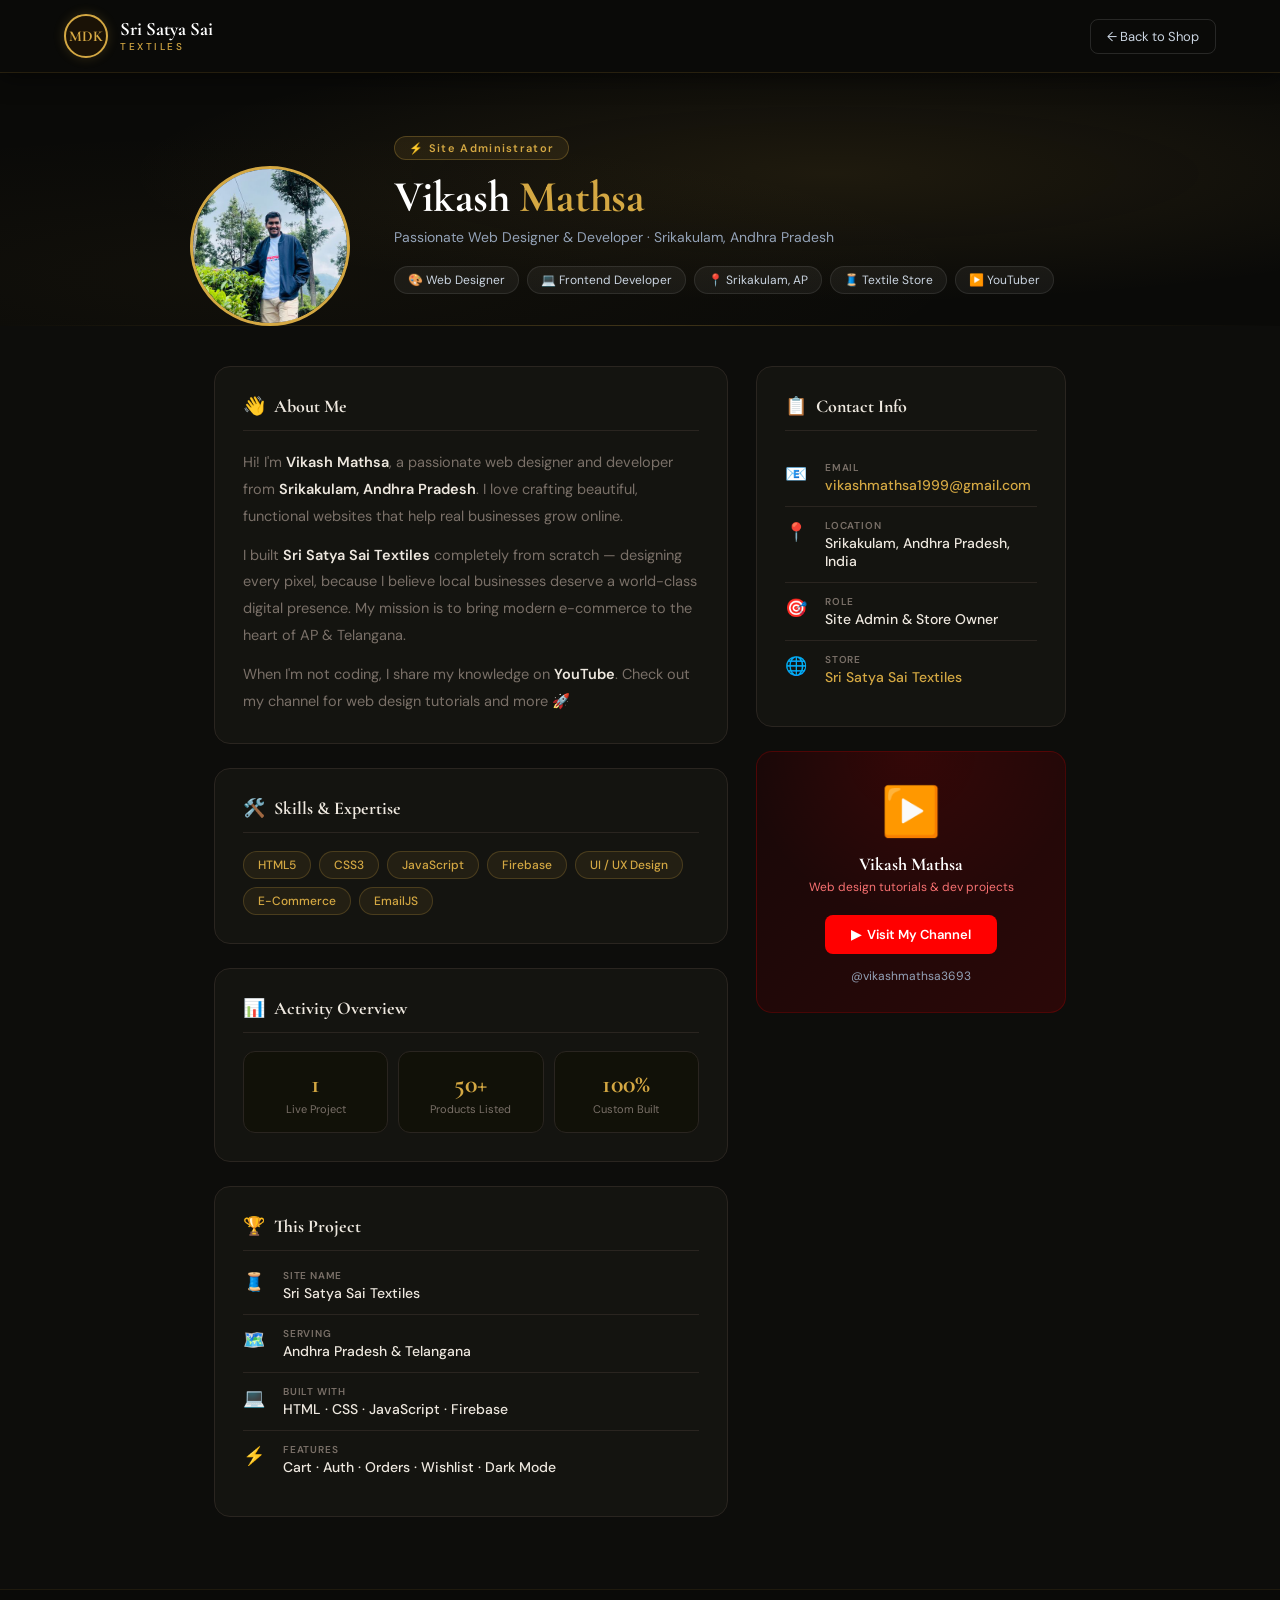
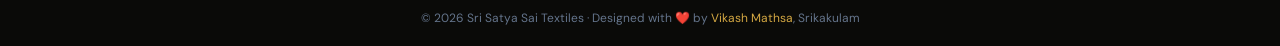
==== commit efe847cc: "Add files via upload" ====
--- a/about-admin.html
+++ b/about-admin.html
@@ -428,15 +428,6 @@
 </head>
 <body>
 
-<!-- TOP BAR -->
-<div class="top-bar">
-  <span>🧵 Sri Satya Sai Textiles</span>
-  <span>·</span>
-  <span>AP &amp; Telangana</span>
-  <span>·</span>
-  <span>Custom Built · Firebase Powered</span>
-</div>
-
 <!-- HEADER -->
 <header>
   <div class="main-header">
